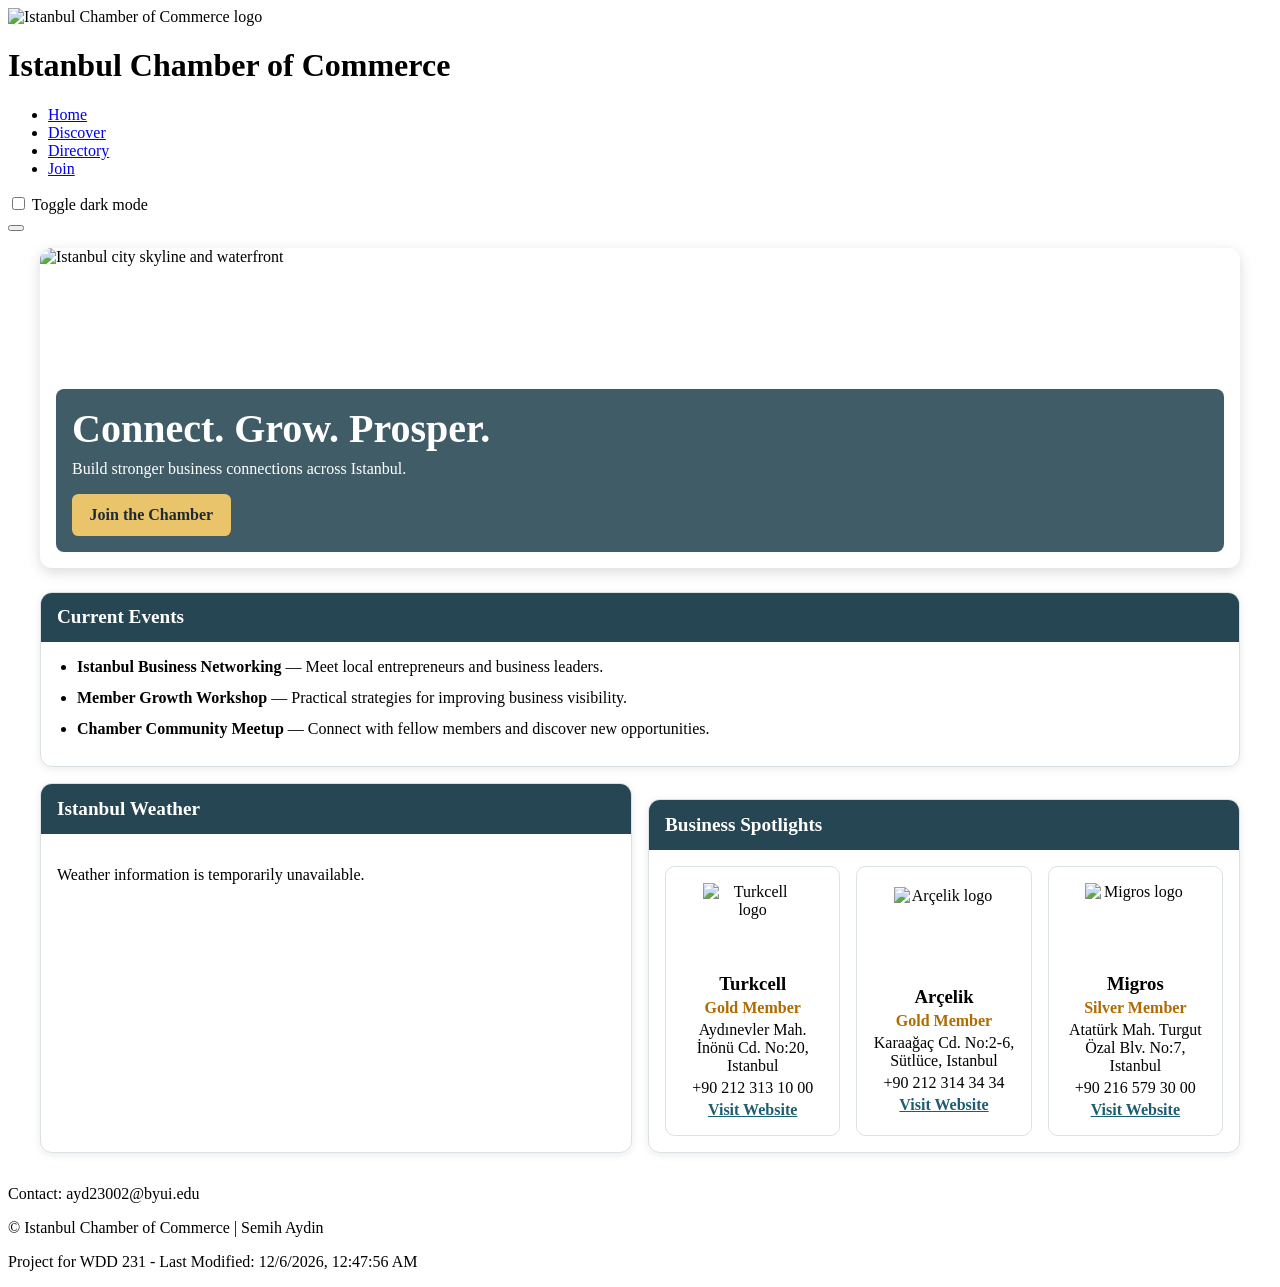
==== chamber/index.html @ 9e6c1410 "W03: build chamber home page requirements" ====
<!DOCTYPE html>
<html lang="en">
<head>
<meta charset="UTF-8">
<meta name="viewport" content="width=device-width, initial-scale=1.0">
<meta name="description" content="Istanbul Chamber of Commerce - Connecting businesses, supporting growth, and strengthening Istanbul's business community.">
<meta name="author" content="Semih Aydin">
<title>Istanbul Chamber of Commerce | Home</title>
<link rel="icon" href="images/favicon.ico">
<meta property="og:title" content="Istanbul Chamber of Commerce">
<meta property="og:type" content="website">
<meta property="og:image" content="https://semhaydn.github.io/wdd231/chamber/images/hero-image.webp">
<meta property="og:url" content="https://semhaydn.github.io/wdd231/chamber/">
<link rel="stylesheet" href="styles/normalize.css">
<link rel="stylesheet" href="styles/base.css">
<link rel="stylesheet" href="styles/medium.css" media="(min-width: 768px)">
<link rel="stylesheet" href="styles/larger.css" media="(min-width: 1200px)">
<link rel="stylesheet" href="styles/dark-mode.css">
<link rel="stylesheet" href="styles/home.css">
<script src="scripts/site.js" defer></script>
<script src="scripts/home.js" defer></script>
</head>
<body>
<header>
<div class="logo"><img src="images/logo-new.png" alt="Istanbul Chamber of Commerce logo" width="100" height="100"></div>
<div class="header-content">
<h1>Istanbul Chamber of Commerce</h1>
<nav aria-label="Primary navigation">
<ul>
<li><a href="index.html" aria-current="page">Home</a></li>
<li><a href="discover.html">Discover</a></li>
<li><a href="directory.html">Directory</a></li>
<li><a href="join.html">Join</a></li>
</ul>
</nav>
</div>
<div class="dark-mode-toggle">
<input type="checkbox" id="dark-mode-switch">
<label for="dark-mode-switch"><span class="visually-hidden">Toggle dark mode</span></label>
</div>
<button id="menu-toggle" class="menu-icon" aria-label="Toggle navigation" aria-expanded="false"></button>
</header>
<main class="home-main">
<section class="hero" aria-labelledby="hero-title">
<picture>
<source media="(max-width: 400px)" srcset="images/image-small.webp">
<source media="(max-width: 960px)" srcset="images/image-medium.webp">
<img src="images/image-large.webp" alt="Istanbul city skyline and waterfront" width="1600" height="600">
</picture>
<div class="hero-content">
<h2 id="hero-title">Connect. Grow. Prosper.</h2>
<p>Build stronger business connections across Istanbul.</p>
<a class="join-link" href="join.html">Join the Chamber</a>
</div>
</section>
<div class="home-grid">
<section class="home-card events-card" aria-labelledby="events-title">
<h2 id="events-title">Current Events</h2>
<div class="home-card-content">
<ul class="event-list">
<li><strong>Istanbul Business Networking</strong> — Meet local entrepreneurs and business leaders.</li>
<li><strong>Member Growth Workshop</strong> — Practical strategies for improving business visibility.</li>
<li><strong>Chamber Community Meetup</strong> — Connect with fellow members and discover new opportunities.</li>
</ul>
</div>
</section>
<section class="home-card" aria-labelledby="weather-title">
<h2 id="weather-title">Istanbul Weather</h2>
<div class="home-card-content">
<div id="weather-current"><p>Loading current weather...</p></div>
<div id="weather-forecast" aria-live="polite"><p>Loading three-day forecast...</p></div>
</div>
</section>
<section class="home-card spotlights-section" aria-labelledby="spotlight-title">
<h2 id="spotlight-title">Business Spotlights</h2>
<div id="spotlight-container" aria-live="polite"><p>Loading featured members...</p></div>
</section>
</div>
</main>
<footer>
<p>Contact: ayd23002@byui.edu</p>
<p>© <span id="currentyear"></span> Istanbul Chamber of Commerce | Semih Aydin</p>
<p>Project for WDD 231 - Last Modified: <span id="lastModified"></span></p>
</footer>
</body>
</html>
---- chamber/styles/home.css ----
.home-main {
    max-width: 1200px;
    margin: 0 auto;
    padding: 1rem;
    display: block;
}

.hero {
    position: relative;
    margin: 0 0 1.5rem;
    border-radius: 0.75rem;
    overflow: hidden;
    min-height: 320px;
    box-shadow: 0 4px 14px rgba(0, 0, 0, 0.15);
}

.hero img {
    display: block;
    width: 100%;
    height: 320px;
    object-fit: cover;
}

.hero-content {
    position: absolute;
    inset: auto 1rem 1rem;
    color: #fff;
    background: rgba(38, 70, 83, 0.88);
    padding: 1rem;
    border-radius: 0.5rem;
}

.hero-content h2 {
    margin: 0 0 0.5rem;
    font-size: clamp(1.6rem, 5vw, 2.5rem);
}

.hero-content p {
    margin: 0 0 1rem;
}

.join-link {
    display: inline-block;
    background: #e9c46a;
    color: #1f2933;
    font-weight: 700;
    padding: 0.75rem 1.1rem;
    border-radius: 0.4rem;
    text-decoration: none;
}

.join-link:hover,
.join-link:focus-visible {
    background: #f4a261;
}

.home-grid {
    display: grid;
    gap: 1rem;
}

.home-card {
    background: #fff;
    border: 1px solid #d9e1e5;
    border-radius: 0.75rem;
    overflow: hidden;
    box-shadow: 0 2px 8px rgba(0, 0, 0, 0.08);
}

.home-card > h2 {
    margin: 0;
    padding: 0.85rem 1rem;
    background: #264653;
    color: #fff;
    font-size: 1.2rem;
}

.home-card-content {
    padding: 1rem;
}

.event-list {
    margin: 0;
    padding-left: 1.25rem;
}

.event-list li {
    margin-bottom: 0.8rem;
}

.current-weather {
    display: flex;
    align-items: center;
    gap: 1rem;
}

.weather-temp {
    font-size: 2.6rem;
    font-weight: 700;
    color: #264653;
}

.weather-description {
    margin: 0;
    font-weight: 700;
}

.weather-events {
    margin-top: 1rem;
}

#weather-forecast {
    display: grid;
    gap: 0.75rem;
    margin-top: 1rem;
}

.forecast-card {
    border: 1px solid #d9e1e5;
    border-radius: 0.5rem;
    padding: 0.75rem;
    text-align: center;
}

.forecast-card h3,
.forecast-card p {
    margin: 0.25rem 0;
}

.forecast-card p:first-of-type {
    font-size: 1.5rem;
    font-weight: 700;
    color: #264653;
}

.spotlights-section {
    margin-top: 1rem;
}

#spotlight-container {
    display: grid;
    gap: 1rem;
    padding: 1rem;
}

.spotlight-card {
    display: grid;
    grid-template-columns: 100px 1fr;
    gap: 1rem;
    align-items: center;
    border: 1px solid #d9e1e5;
    border-radius: 0.6rem;
    padding: 1rem;
}

.spotlight-card img {
    width: 100px;
    height: 70px;
    object-fit: contain;
}

.spotlight-card h3,
.spotlight-card p {
    margin: 0.25rem 0;
}

.spotlight-card .membership {
    color: #b06a00;
    font-weight: 700;
}

.spotlight-card a {
    color: #1d5d72;
    font-weight: 700;
}

@media (min-width: 768px) {
    .home-grid {
        grid-template-columns: 1fr 1fr;
    }

    .events-card {
        grid-column: 1 / -1;
    }

    #weather-forecast {
        grid-template-columns: repeat(3, 1fr);
    }

    #spotlight-container {
        grid-template-columns: repeat(3, 1fr);
    }

    .spotlight-card {
        grid-template-columns: 1fr;
        text-align: center;
    }

    .spotlight-card img {
        margin: 0 auto;
    }
}
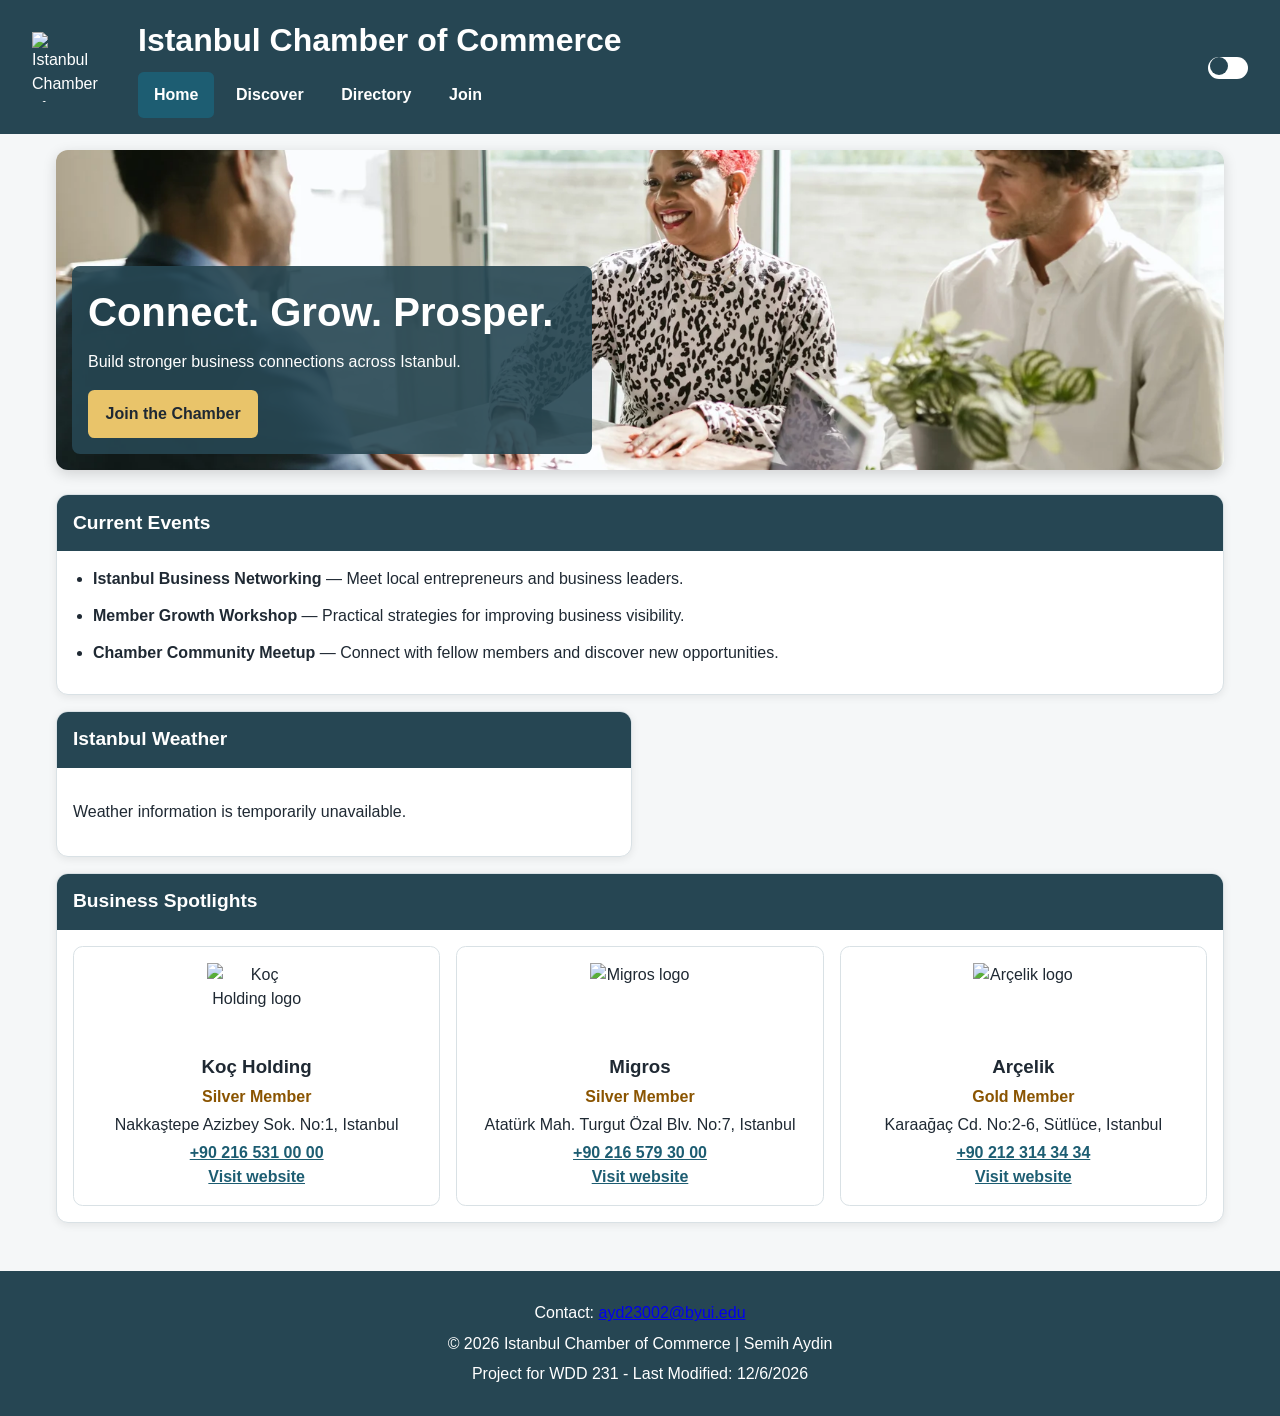
==== commit 045999f5: "Fix and optimize W03 Chamber pages Co-authored-by: Copilot <223556219+Copilot@users.noreply.github.c" ====
--- a/chamber/index.html
+++ b/chamber/index.html
@@ -9,7 +9,7 @@
 <link rel="icon" href="images/favicon.ico">
 <meta property="og:title" content="Istanbul Chamber of Commerce">
 <meta property="og:type" content="website">
-<meta property="og:image" content="https://semhaydn.github.io/wdd231/chamber/images/hero-image.webp">
+<meta property="og:image" content="https://semhaydn.github.io/wdd231/chamber/images/image-large.webp">
 <meta property="og:url" content="https://semhaydn.github.io/wdd231/chamber/">
 <link rel="stylesheet" href="styles/normalize.css">
 <link rel="stylesheet" href="styles/base.css">
@@ -25,7 +25,7 @@
 <div class="logo"><img src="images/logo-new.png" alt="Istanbul Chamber of Commerce logo" width="100" height="100"></div>
 <div class="header-content">
 <h1>Istanbul Chamber of Commerce</h1>
-<nav aria-label="Primary navigation">
+<nav id="primary-navigation" aria-label="Primary navigation">
 <ul>
 <li><a href="index.html" aria-current="page">Home</a></li>
 <li><a href="discover.html">Discover</a></li>
@@ -34,18 +34,20 @@
 </ul>
 </nav>
 </div>
+<div class="header-controls">
 <div class="dark-mode-toggle">
 <input type="checkbox" id="dark-mode-switch">
 <label for="dark-mode-switch"><span class="visually-hidden">Toggle dark mode</span></label>
 </div>
-<button id="menu-toggle" class="menu-icon" aria-label="Toggle navigation" aria-expanded="false"></button>
+<button id="menu-toggle" class="menu-icon" type="button" aria-label="Toggle navigation" aria-controls="primary-navigation" aria-expanded="false"></button>
+</div>
 </header>
 <main class="home-main">
 <section class="hero" aria-labelledby="hero-title">
 <picture>
 <source media="(max-width: 400px)" srcset="images/image-small.webp">
 <source media="(max-width: 960px)" srcset="images/image-medium.webp">
-<img src="images/image-large.webp" alt="Istanbul city skyline and waterfront" width="1600" height="600">
+<img src="images/image-large.webp" alt="Istanbul city skyline and waterfront" width="1600" height="640" fetchpriority="high">
 </picture>
 <div class="hero-content">
 <h2 id="hero-title">Connect. Grow. Prosper.</h2>
@@ -78,7 +80,7 @@
 </div>
 </main>
 <footer>
-<p>Contact: ayd23002@byui.edu</p>
+<p>Contact: <a href="mailto:ayd23002@byui.edu">ayd23002@byui.edu</a></p>
 <p>© <span id="currentyear"></span> Istanbul Chamber of Commerce | Semih Aydin</p>
 <p>Project for WDD 231 - Last Modified: <span id="lastModified"></span></p>
 </footer>
--- a/chamber/styles/base.css
+++ b/chamber/styles/base.css
@@ -0,0 +1,62 @@
+:root{--primary:#264653;--secondary:#2a9d8f;--accent:#e9c46a;--text:#1f2933;--border:#d9e1e5}*{box-sizing:border-box}body{font-family:Arial,sans-serif;margin:0;background:#f5f7f8;color:var(--text);line-height:1.5}img{max-width:100%;display:block}.visually-hidden{position:absolute;width:1px;height:1px;padding:0;margin:-1px;overflow:hidden;clip:rect(0,0,0,0);white-space:nowrap;border:0}header{position:relative;display:grid;grid-template-columns:80px 1fr 48px;align-items:center;gap:1rem;padding:1rem;background:var(--primary);color:#fff}.logo img{width:70px;height:70px;object-fit:contain}.header-content h1{margin:0;font-size:clamp(1.15rem,4vw,2rem)}nav{display:none;margin-top:.75rem}nav.show{display:block}nav ul{display:flex;flex-direction:column;list-style:none;gap:.35rem;margin:0;padding:0}nav a{display:block;min-height:44px;padding:.7rem 1rem;border-radius:.35rem;color:#fff;text-decoration:none;font-weight:700}nav a:hover,nav a:focus-visible,nav a[aria-current=page]{background:var(--secondary)}.menu-icon{display:block;width:44px;height:44px;border:0;border-radius:.35rem;background:transparent;color:#fff;cursor:pointer;font-size:1.5rem}.menu-icon::before{content:"\2630"}.menu-icon[aria-expanded=true]::before{content:"\00d7"}.dark-mode-toggle{position:absolute;top:.6rem;right:.6rem}.dark-mode-toggle input{position:absolute;opacity:0}.dark-mode-toggle label{display:block;width:40px;height:22px;border-radius:12px;background:#fff;cursor:pointer}.dark-mode-toggle label::after{content:"";display:block;width:18px;height:18px;margin:2px;border-radius:50%;background:var(--primary);transition:transform .2s}.dark-mode-toggle input:checked+label::after{transform:translateX(18px)}main{max-width:1200px;margin:0 auto}footer{margin-top:2rem;padding:1.5rem 1rem;background:var(--primary);color:#fff;text-align:center}footer p{margin:.4rem 0}@media(min-width:768px){header{grid-template-columns:90px 1fr}nav{display:block;margin-top:.5rem}nav ul{flex-direction:row;flex-wrap:wrap}.menu-icon{display:none}}@media(min-width:1200px){header{padding:1rem 2rem}}
+
+nav a:hover,
+nav a:focus-visible,
+nav a[aria-current="page"] {
+    background: #1d5d72;
+}
+
+.menu-icon:focus-visible,
+.dark-mode-toggle input:focus-visible + label,
+a:focus-visible,
+button:focus-visible {
+    outline: 3px solid #1d5d72;
+    outline-offset: 3px;
+}
+
+@media (min-width: 768px) {
+    nav.show {
+        display: block;
+    }
+}
+
+nav a:focus-visible,
+.menu-icon:focus-visible,
+.dark-mode-toggle input:focus-visible + label,
+footer a:focus-visible,
+body.dark-mode :focus-visible {
+    outline-color: #e9c46a;
+}
+
+.dark-mode-toggle input:focus-visible + label {
+    box-shadow: 0 0 0 2px #264653;
+}
+
+header {
+    grid-template-columns: 80px minmax(0, 1fr) 48px;
+}
+
+.header-controls {
+    display: flex;
+    flex-direction: column;
+    align-items: center;
+    align-self: start;
+    gap: 0.5rem;
+}
+
+.dark-mode-toggle {
+    position: static;
+}
+
+@media (min-width: 768px) {
+    header {
+        grid-template-columns: 90px minmax(0, 1fr) 48px;
+    }
+
+    .header-controls {
+        grid-column: 3;
+        grid-row: 1;
+        align-self: center;
+        justify-self: end;
+    }
+}
--- a/chamber/styles/medium.css
+++ b/chamber/styles/medium.css
@@ -0,0 +1 @@
+@media (min-width:768px){.home-main{padding:1.5rem}.hero{min-height:420px}.hero img{height:420px}.hero-content{max-width:520px;inset:auto auto 2rem 2rem;padding:1.25rem}}
--- a/chamber/styles/larger.css
+++ b/chamber/styles/larger.css
@@ -0,0 +1 @@
+@media (min-width:1200px){.home-main{padding:2rem}.hero{min-height:480px}.hero img{height:480px}.home-grid{gap:1.5rem}}
--- a/chamber/styles/dark-mode.css
+++ b/chamber/styles/dark-mode.css
@@ -0,0 +1 @@
+body.dark-mode{background:#12191d;color:#f4f7f8}body.dark-mode .home-card,body.dark-mode .forecast-card,body.dark-mode .spotlight-card{background:#1d292f;border-color:#52656d}body.dark-mode .home-card-content,body.dark-mode .spotlight-card{color:#f4f7f8}body.dark-mode .weather-temp,body.dark-mode .forecast-card p:first-of-type{color:#e9c46a}body.dark-mode .spotlight-card .membership{color:#f4c95d}body.dark-mode .spotlight-card a{color:#8ed9d0}
--- a/chamber/styles/home.css
+++ b/chamber/styles/home.css
@@ -1,202 +1 @@
-.home-main {
-    max-width: 1200px;
-    margin: 0 auto;
-    padding: 1rem;
-    display: block;
-}
-
-.hero {
-    position: relative;
-    margin: 0 0 1.5rem;
-    border-radius: 0.75rem;
-    overflow: hidden;
-    min-height: 320px;
-    box-shadow: 0 4px 14px rgba(0, 0, 0, 0.15);
-}
-
-.hero img {
-    display: block;
-    width: 100%;
-    height: 320px;
-    object-fit: cover;
-}
-
-.hero-content {
-    position: absolute;
-    inset: auto 1rem 1rem;
-    color: #fff;
-    background: rgba(38, 70, 83, 0.88);
-    padding: 1rem;
-    border-radius: 0.5rem;
-}
-
-.hero-content h2 {
-    margin: 0 0 0.5rem;
-    font-size: clamp(1.6rem, 5vw, 2.5rem);
-}
-
-.hero-content p {
-    margin: 0 0 1rem;
-}
-
-.join-link {
-    display: inline-block;
-    background: #e9c46a;
-    color: #1f2933;
-    font-weight: 700;
-    padding: 0.75rem 1.1rem;
-    border-radius: 0.4rem;
-    text-decoration: none;
-}
-
-.join-link:hover,
-.join-link:focus-visible {
-    background: #f4a261;
-}
-
-.home-grid {
-    display: grid;
-    gap: 1rem;
-}
-
-.home-card {
-    background: #fff;
-    border: 1px solid #d9e1e5;
-    border-radius: 0.75rem;
-    overflow: hidden;
-    box-shadow: 0 2px 8px rgba(0, 0, 0, 0.08);
-}
-
-.home-card > h2 {
-    margin: 0;
-    padding: 0.85rem 1rem;
-    background: #264653;
-    color: #fff;
-    font-size: 1.2rem;
-}
-
-.home-card-content {
-    padding: 1rem;
-}
-
-.event-list {
-    margin: 0;
-    padding-left: 1.25rem;
-}
-
-.event-list li {
-    margin-bottom: 0.8rem;
-}
-
-.current-weather {
-    display: flex;
-    align-items: center;
-    gap: 1rem;
-}
-
-.weather-temp {
-    font-size: 2.6rem;
-    font-weight: 700;
-    color: #264653;
-}
-
-.weather-description {
-    margin: 0;
-    font-weight: 700;
-}
-
-.weather-events {
-    margin-top: 1rem;
-}
-
-#weather-forecast {
-    display: grid;
-    gap: 0.75rem;
-    margin-top: 1rem;
-}
-
-.forecast-card {
-    border: 1px solid #d9e1e5;
-    border-radius: 0.5rem;
-    padding: 0.75rem;
-    text-align: center;
-}
-
-.forecast-card h3,
-.forecast-card p {
-    margin: 0.25rem 0;
-}
-
-.forecast-card p:first-of-type {
-    font-size: 1.5rem;
-    font-weight: 700;
-    color: #264653;
-}
-
-.spotlights-section {
-    margin-top: 1rem;
-}
-
-#spotlight-container {
-    display: grid;
-    gap: 1rem;
-    padding: 1rem;
-}
-
-.spotlight-card {
-    display: grid;
-    grid-template-columns: 100px 1fr;
-    gap: 1rem;
-    align-items: center;
-    border: 1px solid #d9e1e5;
-    border-radius: 0.6rem;
-    padding: 1rem;
-}
-
-.spotlight-card img {
-    width: 100px;
-    height: 70px;
-    object-fit: contain;
-}
-
-.spotlight-card h3,
-.spotlight-card p {
-    margin: 0.25rem 0;
-}
-
-.spotlight-card .membership {
-    color: #b06a00;
-    font-weight: 700;
-}
-
-.spotlight-card a {
-    color: #1d5d72;
-    font-weight: 700;
-}
-
-@media (min-width: 768px) {
-    .home-grid {
-        grid-template-columns: 1fr 1fr;
-    }
-
-    .events-card {
-        grid-column: 1 / -1;
-    }
-
-    #weather-forecast {
-        grid-template-columns: repeat(3, 1fr);
-    }
-
-    #spotlight-container {
-        grid-template-columns: repeat(3, 1fr);
-    }
-
-    .spotlight-card {
-        grid-template-columns: 1fr;
-        text-align: center;
-    }
-
-    .spotlight-card img {
-        margin: 0 auto;
-    }
-}+.home-main{max-width:1200px;margin:0 auto;padding:1rem}.hero{position:relative;margin:0 0 1.5rem;border-radius:.75rem;overflow:hidden;min-height:320px;box-shadow:0 4px 14px rgba(0,0,0,.15)}.hero picture{display:block}.hero img{width:100%;height:320px;object-fit:cover}.hero-content{position:absolute;inset:auto 1rem 1rem;color:#fff;background:rgba(38,70,83,.9);padding:1rem;border-radius:.5rem}.hero-content h2{margin:0 0 .5rem;font-size:clamp(1.6rem,5vw,2.5rem)}.hero-content p{margin:0 0 1rem}.join-link{display:inline-block;background:#e9c46a;color:#1f2933;font-weight:700;padding:.75rem 1.1rem;border-radius:.4rem;text-decoration:none}.join-link:hover,.join-link:focus-visible{background:#f4a261}.home-grid{display:grid;gap:1rem}.home-card{background:#fff;border:1px solid #d9e1e5;border-radius:.75rem;overflow:hidden;box-shadow:0 2px 8px rgba(0,0,0,.08)}.home-card>h2{margin:0;padding:.85rem 1rem;background:#264653;color:#fff;font-size:1.2rem}.home-card-content{padding:1rem}.event-list{margin:0;padding-left:1.25rem}.event-list li{margin-bottom:.8rem}.current-weather{display:flex;align-items:center;gap:1rem}.weather-temp{font-size:2.6rem;font-weight:700;color:#264653}.weather-description{margin:0;font-weight:700}.weather-events{margin-top:1rem}#weather-forecast{display:grid;gap:.75rem;margin-top:1rem}.forecast-card{min-width:0;border:1px solid #d9e1e5;border-radius:.5rem;padding:.75rem;text-align:center;overflow-wrap:anywhere}.forecast-card h3,.forecast-card p{margin:.25rem 0}.forecast-card .forecast-temperature{font-size:1.25rem;font-weight:700;color:#264653}.spotlights-section{grid-column:1/-1;margin-top:0}#spotlight-container{display:grid;grid-template-columns:minmax(0,1fr);gap:1rem;padding:1rem}.spotlight-card{min-width:0;display:grid;grid-template-columns:100px minmax(0,1fr);gap:1rem;align-items:center;border:1px solid #d9e1e5;border-radius:.6rem;padding:1rem}.spotlight-card img{width:100px;height:70px;object-fit:contain}.spotlight-card h3,.spotlight-card p{margin:.25rem 0}.spotlight-card .membership{color:#8a5400;font-weight:700}.spotlight-card a{display:block;color:#1d5d72;font-weight:700;overflow-wrap:anywhere}.spotlight-card .logo-credit{font-size:.75rem;font-weight:400}@media(max-width:480px){.spotlight-card{grid-template-columns:1fr;text-align:center}.spotlight-card img{margin:0 auto}}@media(min-width:768px){.home-grid{grid-template-columns:minmax(0,1fr) minmax(0,1fr)}.events-card{grid-column:1/-1}#weather-forecast{grid-template-columns:repeat(3,minmax(0,1fr))}#spotlight-container{grid-template-columns:repeat(3,minmax(0,1fr))}.spotlight-card{grid-template-columns:1fr;text-align:center}.spotlight-card img{margin:0 auto}}
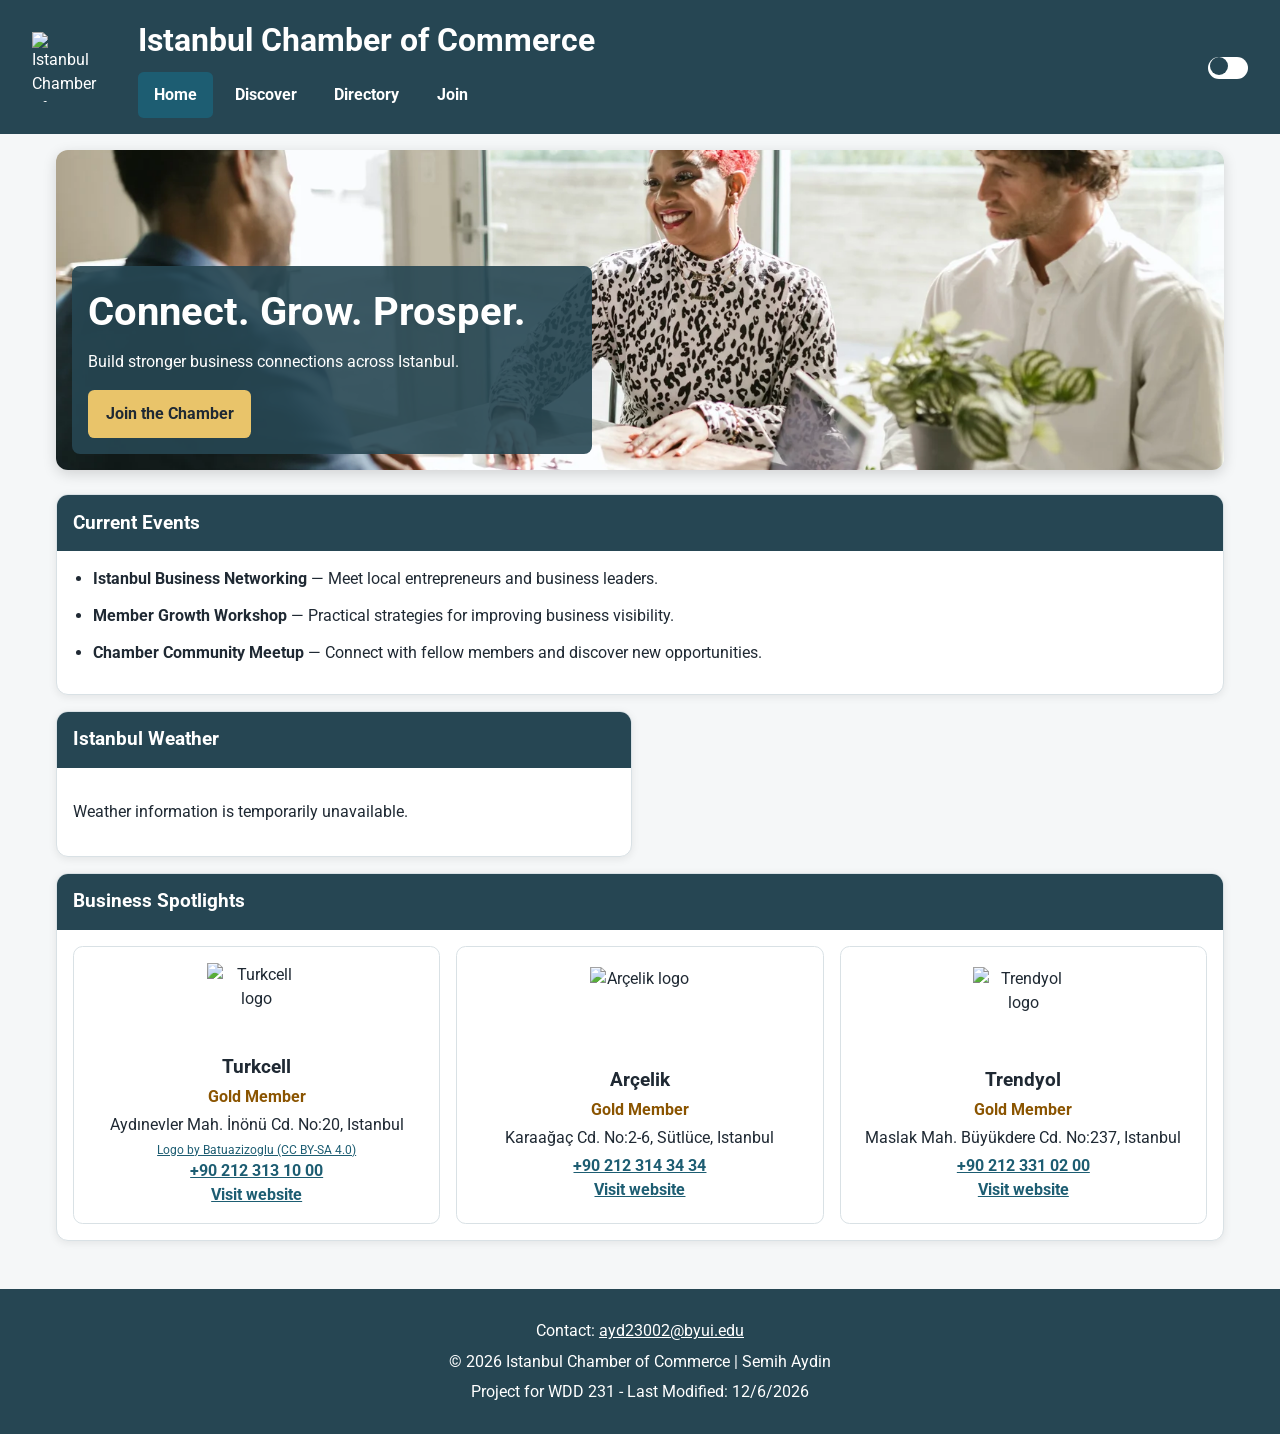
==== commit 0d1375fc: "Fix W03 audit and Chamber accessibility issues Co-authored-by: Copilot <223556219+Copilot@users.nore" ====
--- a/chamber/index.html
+++ b/chamber/index.html
@@ -8,9 +8,13 @@
 <title>Istanbul Chamber of Commerce | Home</title>
 <link rel="icon" href="images/favicon.ico">
 <meta property="og:title" content="Istanbul Chamber of Commerce">
+<meta property="og:description" content="Connect with Istanbul businesses, explore chamber events, and discover opportunities to grow your company.">
 <meta property="og:type" content="website">
 <meta property="og:image" content="https://semhaydn.github.io/wdd231/chamber/images/image-large.webp">
 <meta property="og:url" content="https://semhaydn.github.io/wdd231/chamber/">
+<link rel="preconnect" href="https://fonts.googleapis.com">
+<link rel="preconnect" href="https://fonts.gstatic.com" crossorigin>
+<link href="https://fonts.googleapis.com/css2?family=Roboto:wght@400;700&display=swap" rel="stylesheet">
 <link rel="stylesheet" href="styles/normalize.css">
 <link rel="stylesheet" href="styles/base.css">
 <link rel="stylesheet" href="styles/medium.css" media="(min-width: 768px)">
@@ -24,7 +28,7 @@
 <header>
 <div class="logo"><img src="images/logo-new.png" alt="Istanbul Chamber of Commerce logo" width="100" height="100"></div>
 <div class="header-content">
-<h1>Istanbul Chamber of Commerce</h1>
+<p class="site-title">Istanbul Chamber of Commerce</p>
 <nav id="primary-navigation" aria-label="Primary navigation">
 <ul>
 <li><a href="index.html" aria-current="page">Home</a></li>
@@ -47,10 +51,10 @@
 <picture>
 <source media="(max-width: 400px)" srcset="images/image-small.webp">
 <source media="(max-width: 960px)" srcset="images/image-medium.webp">
-<img src="images/image-large.webp" alt="Istanbul city skyline and waterfront" width="1600" height="640" fetchpriority="high">
+<img src="images/image-large.webp" alt="Business leaders meeting around a table" width="1600" height="640" fetchpriority="high">
 </picture>
 <div class="hero-content">
-<h2 id="hero-title">Connect. Grow. Prosper.</h2>
+<h1 id="hero-title">Connect. Grow. Prosper.</h1>
 <p>Build stronger business connections across Istanbul.</p>
 <a class="join-link" href="join.html">Join the Chamber</a>
 </div>
@@ -69,7 +73,7 @@
 <section class="home-card" aria-labelledby="weather-title">
 <h2 id="weather-title">Istanbul Weather</h2>
 <div class="home-card-content">
-<div id="weather-current"><p>Loading current weather...</p></div>
+<div id="weather-current" aria-live="polite"><p>Loading current weather...</p></div>
 <div id="weather-forecast" aria-live="polite"><p>Loading three-day forecast...</p></div>
 </div>
 </section>
--- a/chamber/styles/base.css
+++ b/chamber/styles/base.css
@@ -1,39 +1,114 @@
-:root{--primary:#264653;--secondary:#2a9d8f;--accent:#e9c46a;--text:#1f2933;--border:#d9e1e5}*{box-sizing:border-box}body{font-family:Arial,sans-serif;margin:0;background:#f5f7f8;color:var(--text);line-height:1.5}img{max-width:100%;display:block}.visually-hidden{position:absolute;width:1px;height:1px;padding:0;margin:-1px;overflow:hidden;clip:rect(0,0,0,0);white-space:nowrap;border:0}header{position:relative;display:grid;grid-template-columns:80px 1fr 48px;align-items:center;gap:1rem;padding:1rem;background:var(--primary);color:#fff}.logo img{width:70px;height:70px;object-fit:contain}.header-content h1{margin:0;font-size:clamp(1.15rem,4vw,2rem)}nav{display:none;margin-top:.75rem}nav.show{display:block}nav ul{display:flex;flex-direction:column;list-style:none;gap:.35rem;margin:0;padding:0}nav a{display:block;min-height:44px;padding:.7rem 1rem;border-radius:.35rem;color:#fff;text-decoration:none;font-weight:700}nav a:hover,nav a:focus-visible,nav a[aria-current=page]{background:var(--secondary)}.menu-icon{display:block;width:44px;height:44px;border:0;border-radius:.35rem;background:transparent;color:#fff;cursor:pointer;font-size:1.5rem}.menu-icon::before{content:"\2630"}.menu-icon[aria-expanded=true]::before{content:"\00d7"}.dark-mode-toggle{position:absolute;top:.6rem;right:.6rem}.dark-mode-toggle input{position:absolute;opacity:0}.dark-mode-toggle label{display:block;width:40px;height:22px;border-radius:12px;background:#fff;cursor:pointer}.dark-mode-toggle label::after{content:"";display:block;width:18px;height:18px;margin:2px;border-radius:50%;background:var(--primary);transition:transform .2s}.dark-mode-toggle input:checked+label::after{transform:translateX(18px)}main{max-width:1200px;margin:0 auto}footer{margin-top:2rem;padding:1.5rem 1rem;background:var(--primary);color:#fff;text-align:center}footer p{margin:.4rem 0}@media(min-width:768px){header{grid-template-columns:90px 1fr}nav{display:block;margin-top:.5rem}nav ul{flex-direction:row;flex-wrap:wrap}.menu-icon{display:none}}@media(min-width:1200px){header{padding:1rem 2rem}}
+:root {
+    --primary: #264653;
+    --secondary: #1d5d72;
+    --accent: #e9c46a;
+    --text: #1f2933;
+    --border: #d9e1e5;
+}
+
+* {
+    box-sizing: border-box;
+}
+
+body {
+    margin: 0;
+    background: #f5f7f8;
+    color: var(--text);
+    font-family: "Roboto", Arial, sans-serif;
+    line-height: 1.5;
+}
+
+img {
+    display: block;
+    max-width: 100%;
+}
+
+.visually-hidden {
+    position: absolute;
+    width: 1px;
+    height: 1px;
+    padding: 0;
+    margin: -1px;
+    overflow: hidden;
+    clip: rect(0, 0, 0, 0);
+    white-space: nowrap;
+    border: 0;
+}
+
+header {
+    position: relative;
+    display: grid;
+    grid-template-columns: 80px minmax(0, 1fr) 48px;
+    align-items: center;
+    gap: 1rem;
+    padding: 1rem;
+    background: var(--primary);
+    color: #fff;
+}
+
+.logo img {
+    width: 70px;
+    height: 70px;
+    object-fit: contain;
+}
+
+.site-title {
+    margin: 0;
+    font-size: clamp(1.15rem, 4vw, 2rem);
+    font-weight: 700;
+}
+
+nav {
+    display: none;
+    margin-top: 0.75rem;
+}
+
+nav.show {
+    display: block;
+}
+
+nav ul {
+    display: flex;
+    flex-direction: column;
+    gap: 0.35rem;
+    margin: 0;
+    padding: 0;
+    list-style: none;
+}
+
+nav a {
+    display: block;
+    min-height: 44px;
+    padding: 0.7rem 1rem;
+    border-radius: 0.35rem;
+    color: #fff;
+    font-weight: 700;
+    text-decoration: none;
+}
 
 nav a:hover,
-nav a:focus-visible,
 nav a[aria-current="page"] {
-    background: #1d5d72;
-}
-
-.menu-icon:focus-visible,
-.dark-mode-toggle input:focus-visible + label,
-a:focus-visible,
-button:focus-visible {
-    outline: 3px solid #1d5d72;
-    outline-offset: 3px;
-}
-
-@media (min-width: 768px) {
-    nav.show {
-        display: block;
-    }
-}
-
-nav a:focus-visible,
-.menu-icon:focus-visible,
-.dark-mode-toggle input:focus-visible + label,
-footer a:focus-visible,
-body.dark-mode :focus-visible {
-    outline-color: #e9c46a;
-}
-
-.dark-mode-toggle input:focus-visible + label {
-    box-shadow: 0 0 0 2px #264653;
-}
-
-header {
-    grid-template-columns: 80px minmax(0, 1fr) 48px;
+    background: var(--secondary);
+}
+
+.menu-icon {
+    display: block;
+    width: 44px;
+    height: 44px;
+    border: 0;
+    border-radius: 0.35rem;
+    background: transparent;
+    color: #fff;
+    cursor: pointer;
+    font-size: 1.5rem;
+}
+
+.menu-icon::before {
+    content: "\2630";
+}
+
+.menu-icon[aria-expanded="true"]::before {
+    content: "\00d7";
 }
 
 .header-controls {
@@ -48,9 +123,91 @@
     position: static;
 }
 
+.dark-mode-toggle input {
+    position: absolute;
+    opacity: 0;
+}
+
+.dark-mode-toggle label {
+    display: block;
+    width: 40px;
+    height: 22px;
+    border-radius: 12px;
+    background: #fff;
+    cursor: pointer;
+}
+
+.dark-mode-toggle label::after {
+    display: block;
+    width: 18px;
+    height: 18px;
+    margin: 2px;
+    border-radius: 50%;
+    background: var(--primary);
+    content: "";
+    transition: transform 0.2s;
+}
+
+.dark-mode-toggle input:checked + label::after {
+    transform: translateX(18px);
+}
+
+main {
+    max-width: 1200px;
+    margin: 0 auto;
+}
+
+main h1 {
+    font-size: 1.5em;
+}
+
+footer {
+    margin-top: 2rem;
+    padding: 1.5rem 1rem;
+    background: var(--primary);
+    color: #fff;
+    text-align: center;
+}
+
+footer p {
+    margin: 0.4rem 0;
+}
+
+footer a {
+    color: #fff;
+}
+
+:focus-visible {
+    outline: 3px solid var(--secondary);
+    outline-offset: 3px;
+}
+
+nav a:focus-visible,
+.menu-icon:focus-visible,
+.dark-mode-toggle input:focus-visible + label,
+footer a:focus-visible,
+.join-link:focus-visible,
+body.dark-mode :focus-visible {
+    outline-color: var(--accent);
+}
+
+.dark-mode-toggle input:focus-visible + label {
+    box-shadow: 0 0 0 2px var(--primary);
+}
+
 @media (min-width: 768px) {
     header {
         grid-template-columns: 90px minmax(0, 1fr) 48px;
+    }
+
+    nav {
+        display: block;
+        margin-top: 0.5rem;
+    }
+
+    nav ul {
+        flex-direction: row;
+        flex-wrap: wrap;
     }
 
     .header-controls {
@@ -59,4 +216,14 @@
         align-self: center;
         justify-self: end;
     }
+
+    .menu-icon {
+        display: none;
+    }
+}
+
+@media (min-width: 1200px) {
+    header {
+        padding: 1rem 2rem;
+    }
 }
--- a/chamber/styles/home.css
+++ b/chamber/styles/home.css
@@ -1 +1 @@
-.home-main{max-width:1200px;margin:0 auto;padding:1rem}.hero{position:relative;margin:0 0 1.5rem;border-radius:.75rem;overflow:hidden;min-height:320px;box-shadow:0 4px 14px rgba(0,0,0,.15)}.hero picture{display:block}.hero img{width:100%;height:320px;object-fit:cover}.hero-content{position:absolute;inset:auto 1rem 1rem;color:#fff;background:rgba(38,70,83,.9);padding:1rem;border-radius:.5rem}.hero-content h2{margin:0 0 .5rem;font-size:clamp(1.6rem,5vw,2.5rem)}.hero-content p{margin:0 0 1rem}.join-link{display:inline-block;background:#e9c46a;color:#1f2933;font-weight:700;padding:.75rem 1.1rem;border-radius:.4rem;text-decoration:none}.join-link:hover,.join-link:focus-visible{background:#f4a261}.home-grid{display:grid;gap:1rem}.home-card{background:#fff;border:1px solid #d9e1e5;border-radius:.75rem;overflow:hidden;box-shadow:0 2px 8px rgba(0,0,0,.08)}.home-card>h2{margin:0;padding:.85rem 1rem;background:#264653;color:#fff;font-size:1.2rem}.home-card-content{padding:1rem}.event-list{margin:0;padding-left:1.25rem}.event-list li{margin-bottom:.8rem}.current-weather{display:flex;align-items:center;gap:1rem}.weather-temp{font-size:2.6rem;font-weight:700;color:#264653}.weather-description{margin:0;font-weight:700}.weather-events{margin-top:1rem}#weather-forecast{display:grid;gap:.75rem;margin-top:1rem}.forecast-card{min-width:0;border:1px solid #d9e1e5;border-radius:.5rem;padding:.75rem;text-align:center;overflow-wrap:anywhere}.forecast-card h3,.forecast-card p{margin:.25rem 0}.forecast-card .forecast-temperature{font-size:1.25rem;font-weight:700;color:#264653}.spotlights-section{grid-column:1/-1;margin-top:0}#spotlight-container{display:grid;grid-template-columns:minmax(0,1fr);gap:1rem;padding:1rem}.spotlight-card{min-width:0;display:grid;grid-template-columns:100px minmax(0,1fr);gap:1rem;align-items:center;border:1px solid #d9e1e5;border-radius:.6rem;padding:1rem}.spotlight-card img{width:100px;height:70px;object-fit:contain}.spotlight-card h3,.spotlight-card p{margin:.25rem 0}.spotlight-card .membership{color:#8a5400;font-weight:700}.spotlight-card a{display:block;color:#1d5d72;font-weight:700;overflow-wrap:anywhere}.spotlight-card .logo-credit{font-size:.75rem;font-weight:400}@media(max-width:480px){.spotlight-card{grid-template-columns:1fr;text-align:center}.spotlight-card img{margin:0 auto}}@media(min-width:768px){.home-grid{grid-template-columns:minmax(0,1fr) minmax(0,1fr)}.events-card{grid-column:1/-1}#weather-forecast{grid-template-columns:repeat(3,minmax(0,1fr))}#spotlight-container{grid-template-columns:repeat(3,minmax(0,1fr))}.spotlight-card{grid-template-columns:1fr;text-align:center}.spotlight-card img{margin:0 auto}}+.home-main{max-width:1200px;margin:0 auto;padding:1rem}.hero{position:relative;margin:0 0 1.5rem;border-radius:.75rem;overflow:hidden;min-height:320px;box-shadow:0 4px 14px rgba(0,0,0,.15)}.hero picture{display:block}.hero img{width:100%;height:320px;object-fit:cover}.hero-content{position:absolute;inset:auto 1rem 1rem;color:#fff;background:rgba(38,70,83,.9);padding:1rem;border-radius:.5rem}.hero-content h1{margin:0 0 .5rem;font-size:clamp(1.6rem,5vw,2.5rem)}.hero-content p{margin:0 0 1rem}.join-link{display:inline-block;background:#e9c46a;color:#1f2933;font-weight:700;padding:.75rem 1.1rem;border-radius:.4rem;text-decoration:none}.join-link:hover,.join-link:focus-visible{background:#f4a261}.home-grid{display:grid;gap:1rem}.home-card{background:#fff;border:1px solid #d9e1e5;border-radius:.75rem;overflow:hidden;box-shadow:0 2px 8px rgba(0,0,0,.08)}.home-card>h2{margin:0;padding:.85rem 1rem;background:#264653;color:#fff;font-size:1.2rem}.home-card-content{padding:1rem}.event-list{margin:0;padding-left:1.25rem}.event-list li{margin-bottom:.8rem}.current-weather{display:flex;align-items:center;gap:1rem}.weather-temp{font-size:2.6rem;font-weight:700;color:#264653}.weather-description{margin:0;font-weight:700}.weather-events{margin-top:1rem}#weather-forecast{display:grid;gap:.75rem;margin-top:1rem}.forecast-card{min-width:0;border:1px solid #d9e1e5;border-radius:.5rem;padding:.75rem;text-align:center;overflow-wrap:anywhere}.forecast-card h3,.forecast-card p{margin:.25rem 0}.forecast-card .forecast-temperature{font-size:1.25rem;font-weight:700;color:#264653}.spotlights-section{grid-column:1/-1;margin-top:0}#spotlight-container{display:grid;grid-template-columns:minmax(0,1fr);gap:1rem;padding:1rem}.spotlight-card{min-width:0;display:grid;grid-template-columns:100px minmax(0,1fr);gap:1rem;align-items:center;border:1px solid #d9e1e5;border-radius:.6rem;padding:1rem}.spotlight-card img{width:100px;height:70px;object-fit:contain}.spotlight-card h3,.spotlight-card p{margin:.25rem 0}.spotlight-card .membership{color:#8a5400;font-weight:700}.spotlight-card a{display:block;color:#1d5d72;font-weight:700;overflow-wrap:anywhere}.spotlight-card .logo-credit{font-size:.75rem;font-weight:400}@media(max-width:480px){.spotlight-card{grid-template-columns:1fr;text-align:center}.spotlight-card img{margin:0 auto}}@media(min-width:768px){.home-grid{grid-template-columns:minmax(0,1fr) minmax(0,1fr)}.events-card{grid-column:1/-1}#weather-forecast{grid-template-columns:repeat(3,minmax(0,1fr))}#spotlight-container{grid-template-columns:repeat(3,minmax(0,1fr))}.spotlight-card{grid-template-columns:1fr;text-align:center}.spotlight-card img{margin:0 auto}}
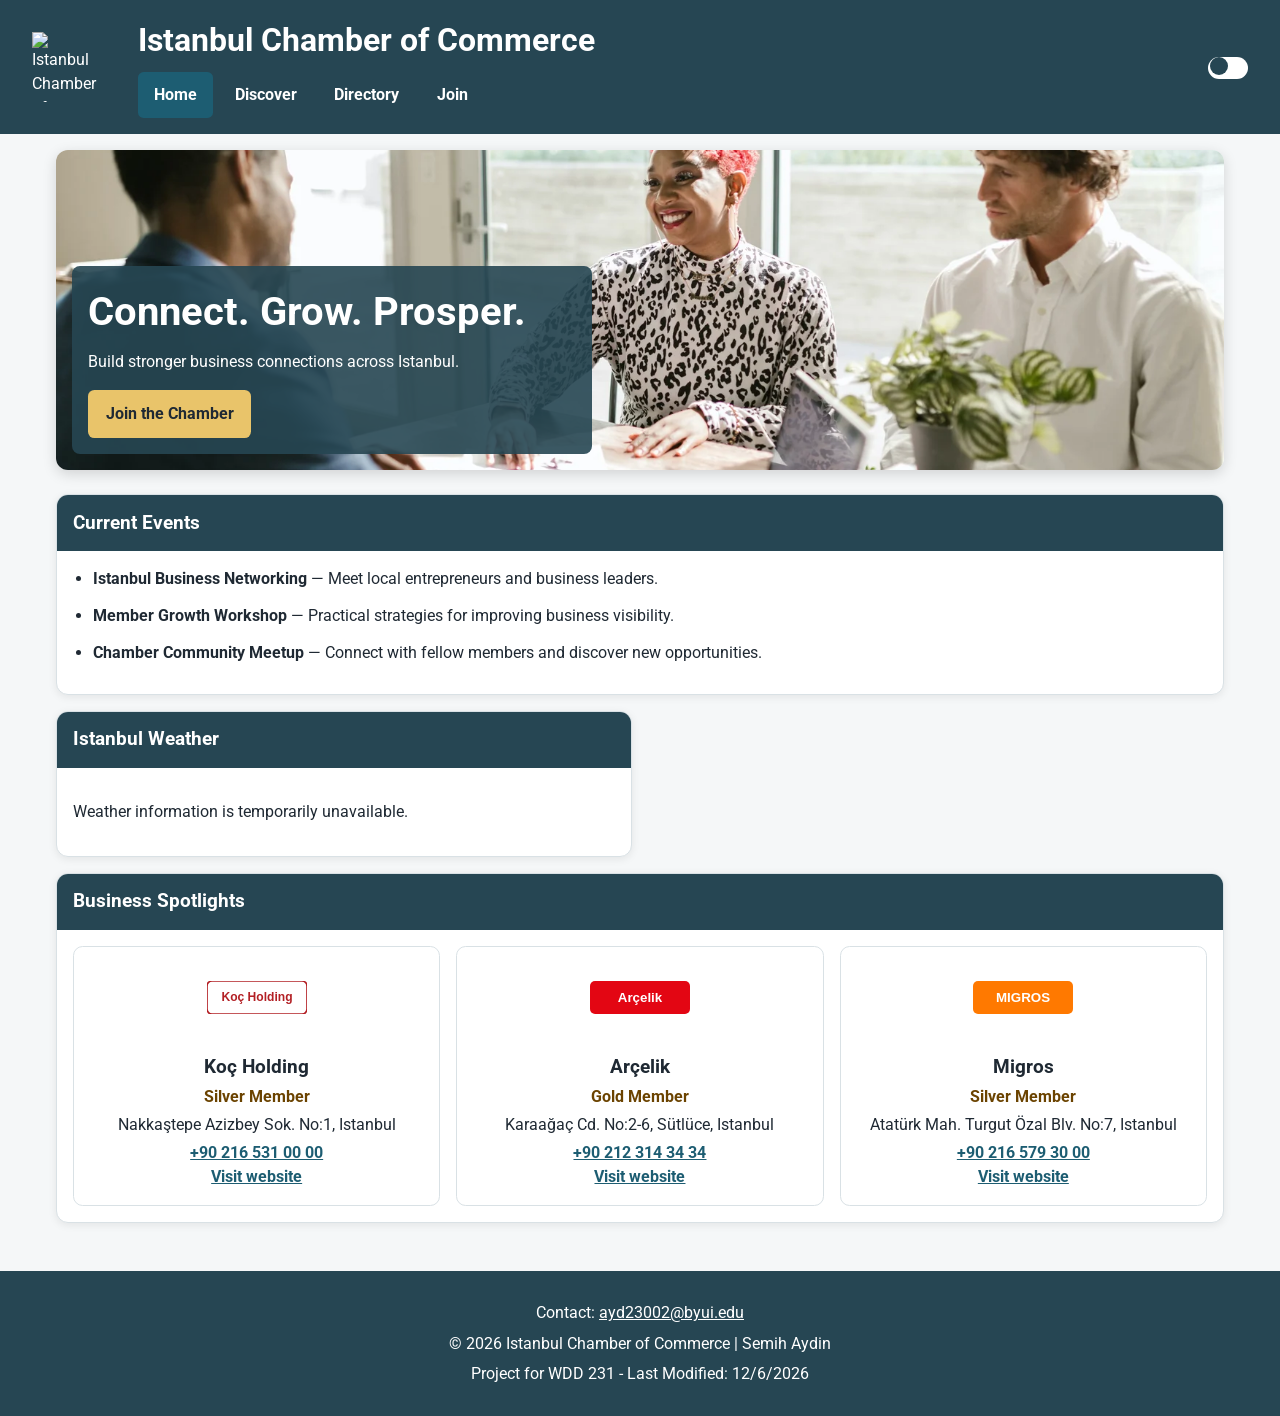
==== commit fe78e335: "Make mobile navigation menu icon explicit" ====
--- a/chamber/index.html
+++ b/chamber/index.html
@@ -43,7 +43,7 @@
 <input type="checkbox" id="dark-mode-switch">
 <label for="dark-mode-switch"><span class="visually-hidden">Toggle dark mode</span></label>
 </div>
-<button id="menu-toggle" class="menu-icon" type="button" aria-label="Toggle navigation" aria-controls="primary-navigation" aria-expanded="false"></button>
+<button id="menu-toggle" class="menu-icon" type="button" aria-label="Toggle navigation" aria-controls="primary-navigation" aria-expanded="false">☰</button>
 </div>
 </header>
 <main class="home-main">
--- a/chamber/styles/home.css
+++ b/chamber/styles/home.css
@@ -1 +1 @@
-.home-main{max-width:1200px;margin:0 auto;padding:1rem}.hero{position:relative;margin:0 0 1.5rem;border-radius:.75rem;overflow:hidden;min-height:320px;box-shadow:0 4px 14px rgba(0,0,0,.15)}.hero picture{display:block}.hero img{width:100%;height:320px;object-fit:cover}.hero-content{position:absolute;inset:auto 1rem 1rem;color:#fff;background:rgba(38,70,83,.9);padding:1rem;border-radius:.5rem}.hero-content h1{margin:0 0 .5rem;font-size:clamp(1.6rem,5vw,2.5rem)}.hero-content p{margin:0 0 1rem}.join-link{display:inline-block;background:#e9c46a;color:#1f2933;font-weight:700;padding:.75rem 1.1rem;border-radius:.4rem;text-decoration:none}.join-link:hover,.join-link:focus-visible{background:#f4a261}.home-grid{display:grid;gap:1rem}.home-card{background:#fff;border:1px solid #d9e1e5;border-radius:.75rem;overflow:hidden;box-shadow:0 2px 8px rgba(0,0,0,.08)}.home-card>h2{margin:0;padding:.85rem 1rem;background:#264653;color:#fff;font-size:1.2rem}.home-card-content{padding:1rem}.event-list{margin:0;padding-left:1.25rem}.event-list li{margin-bottom:.8rem}.current-weather{display:flex;align-items:center;gap:1rem}.weather-temp{font-size:2.6rem;font-weight:700;color:#264653}.weather-description{margin:0;font-weight:700}.weather-events{margin-top:1rem}#weather-forecast{display:grid;gap:.75rem;margin-top:1rem}.forecast-card{min-width:0;border:1px solid #d9e1e5;border-radius:.5rem;padding:.75rem;text-align:center;overflow-wrap:anywhere}.forecast-card h3,.forecast-card p{margin:.25rem 0}.forecast-card .forecast-temperature{font-size:1.25rem;font-weight:700;color:#264653}.spotlights-section{grid-column:1/-1;margin-top:0}#spotlight-container{display:grid;grid-template-columns:minmax(0,1fr);gap:1rem;padding:1rem}.spotlight-card{min-width:0;display:grid;grid-template-columns:100px minmax(0,1fr);gap:1rem;align-items:center;border:1px solid #d9e1e5;border-radius:.6rem;padding:1rem}.spotlight-card img{width:100px;height:70px;object-fit:contain}.spotlight-card h3,.spotlight-card p{margin:.25rem 0}.spotlight-card .membership{color:#8a5400;font-weight:700}.spotlight-card a{display:block;color:#1d5d72;font-weight:700;overflow-wrap:anywhere}.spotlight-card .logo-credit{font-size:.75rem;font-weight:400}@media(max-width:480px){.spotlight-card{grid-template-columns:1fr;text-align:center}.spotlight-card img{margin:0 auto}}@media(min-width:768px){.home-grid{grid-template-columns:minmax(0,1fr) minmax(0,1fr)}.events-card{grid-column:1/-1}#weather-forecast{grid-template-columns:repeat(3,minmax(0,1fr))}#spotlight-container{grid-template-columns:repeat(3,minmax(0,1fr))}.spotlight-card{grid-template-columns:1fr;text-align:center}.spotlight-card img{margin:0 auto}}+.home-main{max-width:1200px;margin:0 auto;padding:1rem}.hero{position:relative;margin:0 0 1.5rem;border-radius:.75rem;overflow:hidden;min-height:320px;box-shadow:0 4px 14px rgba(0,0,0,.15)}.hero picture{display:block}.hero img{width:100%;height:320px;object-fit:cover}.hero-content{position:absolute;inset:auto 1rem 1rem;color:#fff;background:rgba(38,70,83,.9);padding:1rem;border-radius:.5rem}.hero-content h1{margin:0 0 .5rem;font-size:clamp(1.6rem,5vw,2.5rem)}.hero-content p{margin:0 0 1rem}.join-link{display:inline-block;background:#e9c46a;color:#1f2933;font-weight:700;padding:.75rem 1.1rem;border-radius:.4rem;text-decoration:none}.join-link:hover,.join-link:focus-visible{background:#f4a261}.home-grid{display:grid;gap:1rem}.home-card{background:#fff;border:1px solid #d9e1e5;border-radius:.75rem;overflow:hidden;box-shadow:0 2px 8px rgba(0,0,0,.08)}.home-card>h2{margin:0;padding:.85rem 1rem;background:#264653;color:#fff;font-size:1.2rem}.home-card-content{padding:1rem}.event-list{margin:0;padding-left:1.25rem}.event-list li{margin-bottom:.8rem}.current-weather{display:flex;align-items:center;gap:1rem}.weather-temp{font-size:2.6rem;font-weight:700;color:#264653}.weather-description{margin:0;font-weight:700}.weather-events{margin-top:1rem}#weather-forecast{display:grid;gap:.75rem;margin-top:1rem}.forecast-card{min-width:0;border:1px solid #d9e1e5;border-radius:.5rem;padding:.75rem;text-align:center;overflow-wrap:anywhere}.forecast-card h3,.forecast-card p{margin:.25rem 0}.forecast-card .forecast-temperature{font-size:1.25rem;font-weight:700;color:#264653}.spotlights-section{grid-column:1/-1;margin-top:0}#spotlight-container{display:grid;grid-template-columns:minmax(0,1fr);gap:1rem;padding:1rem}.spotlight-card{min-width:0;display:grid;grid-template-columns:100px minmax(0,1fr);gap:1rem;align-items:center;border:1px solid #d9e1e5;border-radius:.6rem;padding:1rem}.spotlight-card img{width:100px;height:70px;object-fit:contain}.spotlight-card h3,.spotlight-card p{margin:.25rem 0}.spotlight-card .membership{color:#6b4300;font-weight:700}.spotlight-card a{display:block;color:#1d5d72;font-weight:700;overflow-wrap:anywhere}.spotlight-card .logo-credit{font-size:.75rem;font-weight:400}@media(max-width:480px){.spotlight-card{grid-template-columns:1fr;text-align:center}.spotlight-card img{margin:0 auto}}@media(min-width:768px){.home-grid{grid-template-columns:minmax(0,1fr) minmax(0,1fr)}.events-card{grid-column:1/-1}#weather-forecast{grid-template-columns:repeat(3,minmax(0,1fr))}#spotlight-container{grid-template-columns:repeat(3,minmax(0,1fr))}.spotlight-card{grid-template-columns:1fr;text-align:center}.spotlight-card img{margin:0 auto}}
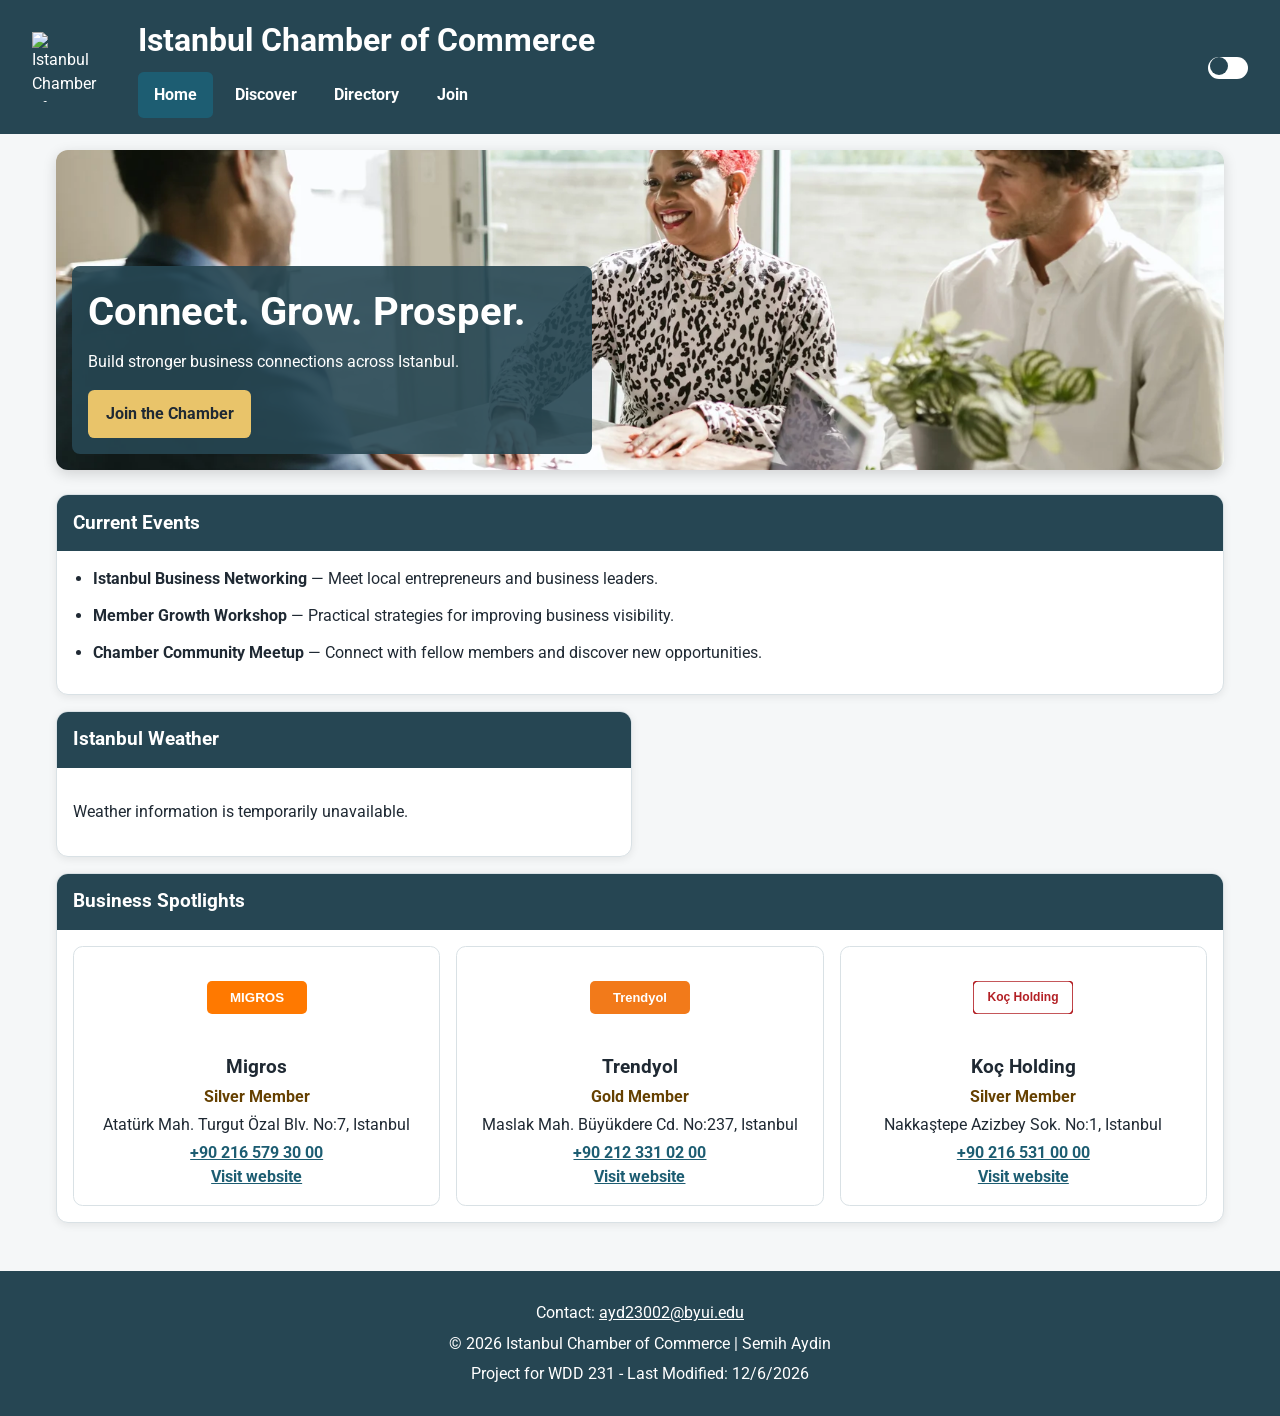
==== commit bc5cc619: "Make responsive hero image dimensions explicit" ====
--- a/chamber/index.html
+++ b/chamber/index.html
@@ -49,9 +49,9 @@
 <main class="home-main">
 <section class="hero" aria-labelledby="hero-title">
 <picture>
-<source media="(max-width: 400px)" srcset="images/image-small.webp">
-<source media="(max-width: 960px)" srcset="images/image-medium.webp">
-<img src="images/image-large.webp" alt="Business leaders meeting around a table" width="1600" height="640" fetchpriority="high">
+<source media="(max-width: 400px)" srcset="images/image-small.webp" width="800" height="320">
+<source media="(max-width: 960px)" srcset="images/image-medium.webp" width="1200" height="480">
+<img class="hero-image" src="images/image-large.webp" alt="Business leaders meeting around a table" width="1600" height="640" fetchpriority="high">
 </picture>
 <div class="hero-content">
 <h1 id="hero-title">Connect. Grow. Prosper.</h1>
--- a/chamber/styles/base.css
+++ b/chamber/styles/base.css
@@ -101,15 +101,10 @@
     color: #fff;
     cursor: pointer;
     font-size: 1.5rem;
-}
-
-.menu-icon::before {
-    content: "\2630";
-}
-
-.menu-icon[aria-expanded="true"]::before {
-    content: "\00d7";
-}
+    line-height: 1;
+    padding: 0;
+}
+
 
 .header-controls {
     display: flex;
--- a/chamber/styles/home.css
+++ b/chamber/styles/home.css
@@ -1 +1 @@
-.home-main{max-width:1200px;margin:0 auto;padding:1rem}.hero{position:relative;margin:0 0 1.5rem;border-radius:.75rem;overflow:hidden;min-height:320px;box-shadow:0 4px 14px rgba(0,0,0,.15)}.hero picture{display:block}.hero img{width:100%;height:320px;object-fit:cover}.hero-content{position:absolute;inset:auto 1rem 1rem;color:#fff;background:rgba(38,70,83,.9);padding:1rem;border-radius:.5rem}.hero-content h1{margin:0 0 .5rem;font-size:clamp(1.6rem,5vw,2.5rem)}.hero-content p{margin:0 0 1rem}.join-link{display:inline-block;background:#e9c46a;color:#1f2933;font-weight:700;padding:.75rem 1.1rem;border-radius:.4rem;text-decoration:none}.join-link:hover,.join-link:focus-visible{background:#f4a261}.home-grid{display:grid;gap:1rem}.home-card{background:#fff;border:1px solid #d9e1e5;border-radius:.75rem;overflow:hidden;box-shadow:0 2px 8px rgba(0,0,0,.08)}.home-card>h2{margin:0;padding:.85rem 1rem;background:#264653;color:#fff;font-size:1.2rem}.home-card-content{padding:1rem}.event-list{margin:0;padding-left:1.25rem}.event-list li{margin-bottom:.8rem}.current-weather{display:flex;align-items:center;gap:1rem}.weather-temp{font-size:2.6rem;font-weight:700;color:#264653}.weather-description{margin:0;font-weight:700}.weather-events{margin-top:1rem}#weather-forecast{display:grid;gap:.75rem;margin-top:1rem}.forecast-card{min-width:0;border:1px solid #d9e1e5;border-radius:.5rem;padding:.75rem;text-align:center;overflow-wrap:anywhere}.forecast-card h3,.forecast-card p{margin:.25rem 0}.forecast-card .forecast-temperature{font-size:1.25rem;font-weight:700;color:#264653}.spotlights-section{grid-column:1/-1;margin-top:0}#spotlight-container{display:grid;grid-template-columns:minmax(0,1fr);gap:1rem;padding:1rem}.spotlight-card{min-width:0;display:grid;grid-template-columns:100px minmax(0,1fr);gap:1rem;align-items:center;border:1px solid #d9e1e5;border-radius:.6rem;padding:1rem}.spotlight-card img{width:100px;height:70px;object-fit:contain}.spotlight-card h3,.spotlight-card p{margin:.25rem 0}.spotlight-card .membership{color:#6b4300;font-weight:700}.spotlight-card a{display:block;color:#1d5d72;font-weight:700;overflow-wrap:anywhere}.spotlight-card .logo-credit{font-size:.75rem;font-weight:400}@media(max-width:480px){.spotlight-card{grid-template-columns:1fr;text-align:center}.spotlight-card img{margin:0 auto}}@media(min-width:768px){.home-grid{grid-template-columns:minmax(0,1fr) minmax(0,1fr)}.events-card{grid-column:1/-1}#weather-forecast{grid-template-columns:repeat(3,minmax(0,1fr))}#spotlight-container{grid-template-columns:repeat(3,minmax(0,1fr))}.spotlight-card{grid-template-columns:1fr;text-align:center}.spotlight-card img{margin:0 auto}}+.home-main{max-width:1200px;margin:0 auto;padding:1rem}.hero{position:relative;margin:0 0 1.5rem;border-radius:.75rem;overflow:hidden;min-height:320px;box-shadow:0 4px 14px rgba(0,0,0,.15)}.hero picture{display:block}.hero img{width:100%;height:320px;object-fit:cover}.hero-content{position:absolute;inset:auto 1rem 1rem;color:#fff;background:rgba(38,70,83,.9);padding:1rem;border-radius:.5rem}.hero-content h1{margin:0 0 .5rem;font-size:clamp(1.6rem,5vw,2.5rem)}.hero-content p{margin:0 0 1rem}.join-link{display:inline-block;background:#e9c46a;color:#1f2933;font-weight:700;padding:.75rem 1.1rem;border-radius:.4rem;text-decoration:none}.join-link:hover,.join-link:focus-visible{background:#f4a261}.home-grid{display:grid;gap:1rem}.home-card{background:#fff;border:1px solid #d9e1e5;border-radius:.75rem;overflow:hidden;box-shadow:0 2px 8px rgba(0,0,0,.08)}.home-card>h2{margin:0;padding:.85rem 1rem;background:#264653;color:#fff;font-size:1.2rem}.home-card-content{padding:1rem}.event-list{margin:0;padding-left:1.25rem}.event-list li{margin-bottom:.8rem}.current-weather{display:flex;align-items:center;gap:1rem}.weather-temp{font-size:2.6rem;font-weight:700;color:#264653}.weather-description{margin:0;font-weight:700}.weather-events{margin-top:1rem}#weather-forecast{display:grid;gap:.75rem;margin-top:1rem}.forecast-card{min-width:0;border:1px solid #d9e1e5;border-radius:.5rem;padding:.75rem;text-align:center;overflow-wrap:anywhere}.forecast-card h3,.forecast-card p{margin:.25rem 0}.forecast-card .forecast-temperature{font-size:1.25rem;font-weight:700;color:#264653}.spotlights-section{grid-column:1/-1;margin-top:0}#spotlight-container{display:grid;grid-template-columns:minmax(0,1fr);gap:1rem;padding:1rem}.spotlight-card{min-width:0;display:grid;grid-template-columns:100px minmax(0,1fr);gap:1rem;align-items:center;border:1px solid #d9e1e5;border-radius:.6rem;padding:1rem}.spotlight-card img{width:100px;height:70px;object-fit:contain}.spotlight-card h3,.spotlight-card p{margin:.25rem 0}.spotlight-card .membership{color:#654000;font-weight:700}.spotlight-card a{display:block;color:#1d5d72;font-weight:700;overflow-wrap:anywhere}.spotlight-card .logo-credit{font-size:.75rem;font-weight:400}@media(max-width:480px){.spotlight-card{grid-template-columns:1fr;text-align:center}.spotlight-card img{margin:0 auto}}@media(min-width:768px){.home-grid{grid-template-columns:minmax(0,1fr) minmax(0,1fr)}.events-card{grid-column:1/-1}#weather-forecast{grid-template-columns:repeat(3,minmax(0,1fr))}#spotlight-container{grid-template-columns:repeat(3,minmax(0,1fr))}.spotlight-card{grid-template-columns:1fr;text-align:center}.spotlight-card img{margin:0 auto}}
